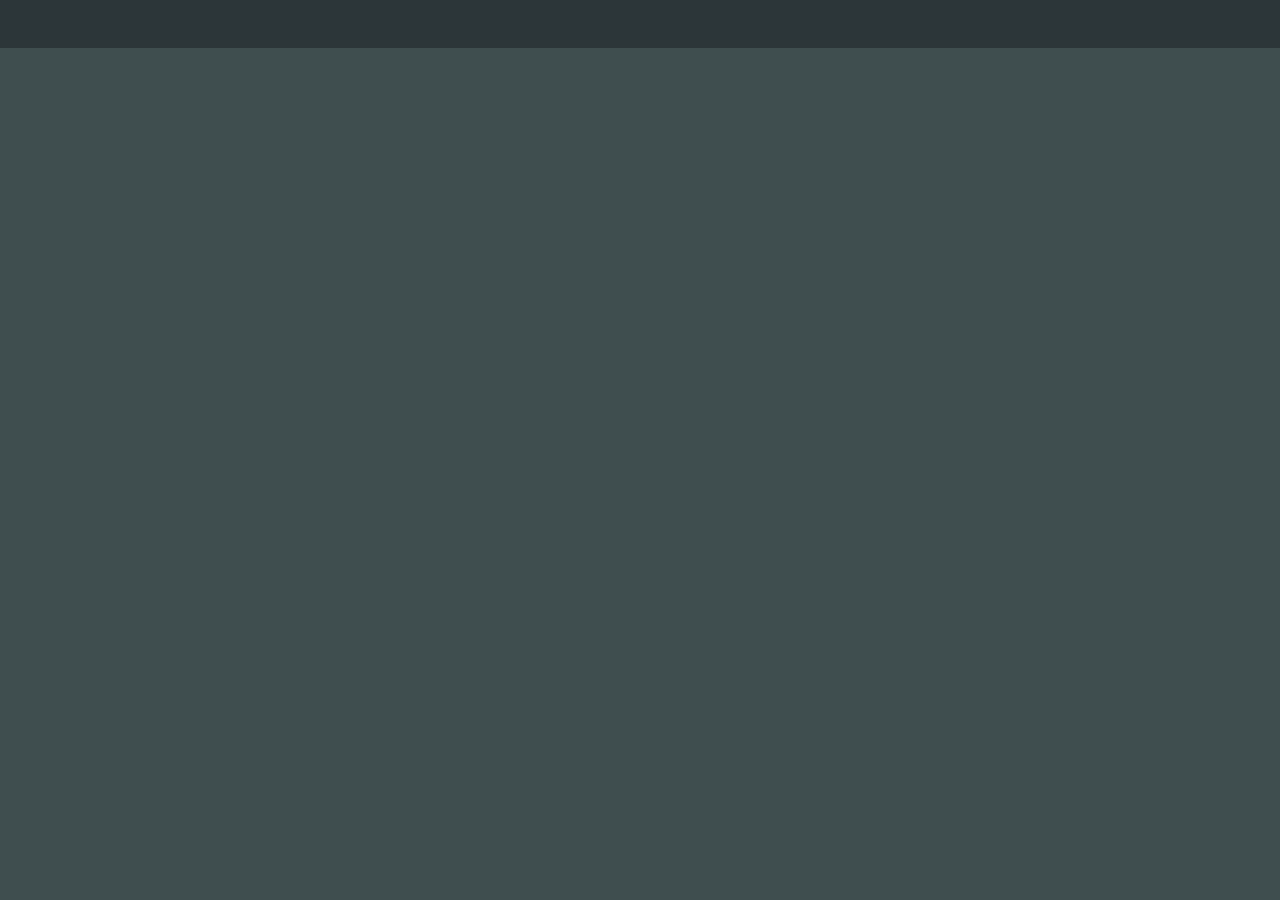
==== index.html @ bbb46404 "Setting it up" ====
<!DOCTYPE html>
<html lang="en">
  <head>
    <meta charset="UTF-8" />
    <meta http-equiv="X-UA-Compatible" content="IE=edge" />
    <meta name="viewport" content="width=device-width, initial-scale=1.0" />
    <link rel="preconnect" href="https://fonts.googleapis.com" />
    <link rel="preconnect" href="https://fonts.gstatic.com" crossorigin />
    <link
      href="https://fonts.googleapis.com/css2?family=Forum&family=Jost:wght@300&family=Nanum+Myeongjo:wght@400;700&family=Overlock+SC&family=Rye&display=swap"
      rel="stylesheet"
    />

    <link href="styles.css" rel="stylesheet" />
    <title>A Game starter</title>
  </head>
  <body>
    <header></header>
    <nav></nav>
    <main></main>
    <footer></footer>
  </body>
</html>
---- styles.css ----
html {
  --color-main-dark: rgb(44, 54, 57);
  --color-main-mid: rgb(63, 78, 79);
  --color-accent: rgb(237, 182, 137);
  --color-text-light: rgb(220, 215, 201);

  --font-body: "Nanum Myeongjo", serif;
  --font-header: "Forum", cursive;
  --font-label: "Jost", sans-serif;

  background-color: var(--color-main-mid);
  font-family: var(--font-body);
  color: var(--color-text-light);
}

body {
  margin: 0;
}

main {
  display: grid;
  grid-template-columns: 10rem auto;
}

header {
  height: 3rem;
  background-color: var(--color-main-dark);
  margin: 0;
  padding: 0;
  display: flex;
}

nav {
  display: flex;
  flex-direction: column;
}

h1,
h2,
h3 {
  font-family: var(--font-header);
  /* color: rgb(162, 123, 92); */
  color: var(--color-accent);
}

h1,
h2 {
  text-align: center;
  text-transform: uppercase;
}

header ul {
  display: flex;
  text-decoration: none;
  /* flex-basis: 1; */
  gap: 1rem;
  margin: 0;
  align-items: center;
  list-style: none;
}

header li {
  background-color: var(--color-text-light);
  border-radius: 4px;
  box-shadow: 1px 1px 4px rgba(0, 0, 0, 0.2);
  width: 80%;
  margin: 0.25ch auto;
  text-align: center;
  text-decoration: none;
  color: var(--color-main-mid);
  font-family: var(--font-label);
  width: 10rem;
}

header a {
  text-decoration: none;
  color: var(--color-main-dark);
}
header li:hover {
  background-color: var(--color-accent);
  color: var(--color-text-light);
}

nav a {
  background-color: var(--color-text-light);
  border-radius: 4px;
  box-shadow: 1px 1px 4px rgba(0, 0, 0, 0.2);
  width: 80%;
  margin: 0.25ch auto;
  text-align: center;
  text-decoration: none;
  color: var(--color-main-mid);
  font-family: var(--font-label);
}

nav a:hover {
  background-color: var(--color-main-dark);
  color: var(--color-text-light);
}

content ul {
  display: flex;
  flex-wrap: wrap;
  align-items: left;
  gap: 1rem;
  margin: 0;
  padding: 0;
  text-decoration: none;
}

content li {
  /* gap: 1rem; */
  margin: 0 0;
  border-radius: 8px;
  transition: ease-in-out 0.5s 0.25s;
  transform-origin: 0 0;
  background-color: var(--color-main-dark);
  box-shadow: 2px 2px 8px rgba(0, 0, 0, 0.2);
}

/* content li:target {
  transform: scale(1.2);
} */
content h2 {
  margin: 0;
  text-align: center;
  font-size: 1.75rem;
  /* padding-bottom: 0.5rem; */
}

content h3 {
  text-align: center;
  font-size: 1 rem;
  margin: 0;
  padding-bottom: 0.5rem;
  text-transform: allcaps;
}
content p {
  margin-top: 0;
  padding-top: 0;
}

/* .smallcard {
  display: grid;
  grid-template-columns: auto auto;
  background-color: white;
  border-radius: 6px;
  transform: rotate(9deg);
  width: 4rem;
  justify-content: center;
  gap: 0.5rem;
  float: right;
} */

.smallcard {
  display: grid;
  grid-template-columns: repeat(4, 1fr);
  background-color: white;
  border-radius: 6px;
  justify-content: space-around;
  margin-bottom: 0.5rem;
  /* padding: 0 0.5rem; */
}

.redcard {
  font-family: var(--font-label);
  color: red;
  padding: 0;
  margin: 0;
  text-align: center;
}

.blackcard {
  font-family: var(--font-label);
  color: black;
  padding: 0;
  margin: 0;
  text-align: center;
}

@media (max-width: 48rem) {
  nav {
    display: none;
  }

  content {
    margin: 2rem;
  }

  main {
    display: grid;
    grid-template-columns: auto;
  }
}
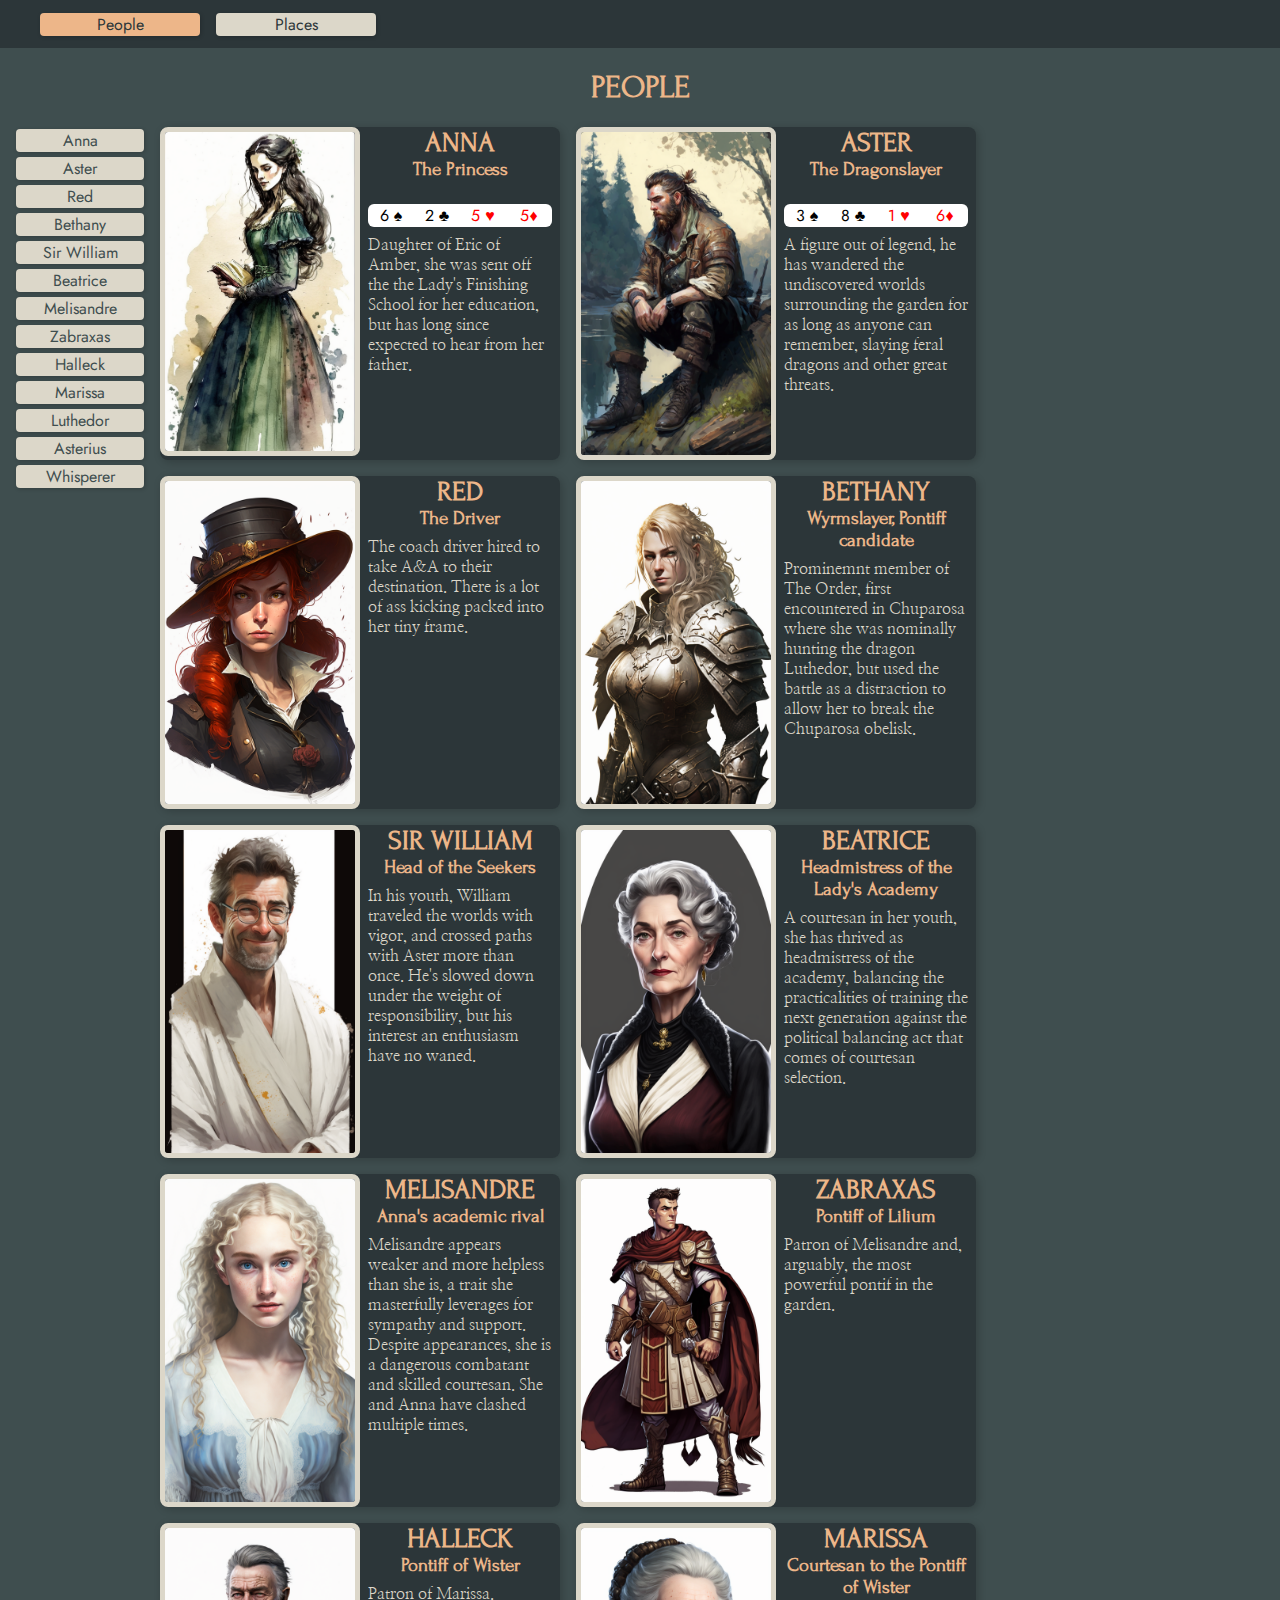
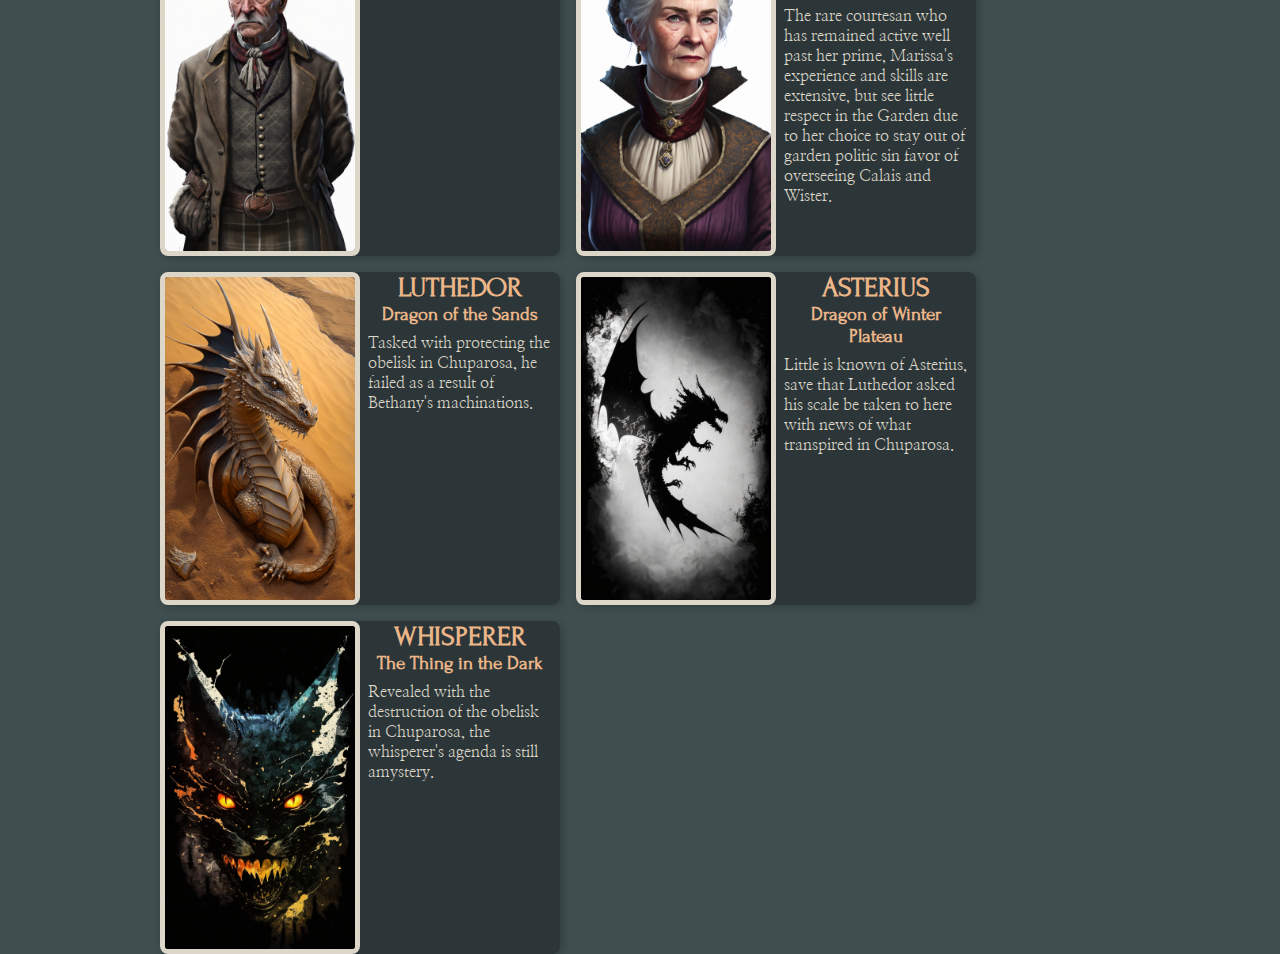
==== commit f24c1b66: "anna added" ====
--- a/index.html
+++ b/index.html
@@ -12,12 +12,26 @@
     />
 
     <link href="styles.css" rel="stylesheet" />
+    <link href="people.css" rel="stylesheet" />
+
     <title>A Game starter</title>
   </head>
   <body>
-    <header></header>
-    <nav></nav>
-    <main></main>
+    <header>
+      <ul>
+        <li class="active"><a href="index.html">People</a></li>
+        <li><a href="places.html">Places</a></li>
+      </ul>
+    </header>
+    <h1>People</h1>
+    <main>
+      <nav id="sidenav"></nav>
+
+      <content>
+        <ul id="cardcontainer"></ul>
+      </content>
+    </main>
     <footer></footer>
   </body>
+  <script src="people.js" type="module" id="callcards"></script>
 </html>
--- a/styles.css
+++ b/styles.css
@@ -77,6 +77,11 @@
   color: var(--color-main-dark);
 }
 header li:hover {
+  background-color: var(--color-accent);
+  color: var(--color-text-light);
+}
+
+.active {
   background-color: var(--color-accent);
   color: var(--color-text-light);
 }
--- a/people.css
+++ b/people.css
@@ -0,0 +1,22 @@
+content li {
+  display: grid;
+  grid-template-columns: 200px 200px;
+  width: 400px;
+}
+content img {
+  width: 100%;
+  object-fit: cover;
+  border: 5px solid var(--color-text-light);
+  border-radius: 8px;
+  transition: ease 0.25s;
+  transform-origin: 0 0;
+  box-sizing: border-box;
+}
+content img:hover {
+  transform: scale(2);
+  z-index: 10;
+}
+
+.cardinfo {
+  padding: 0 0.5rem;
+}
